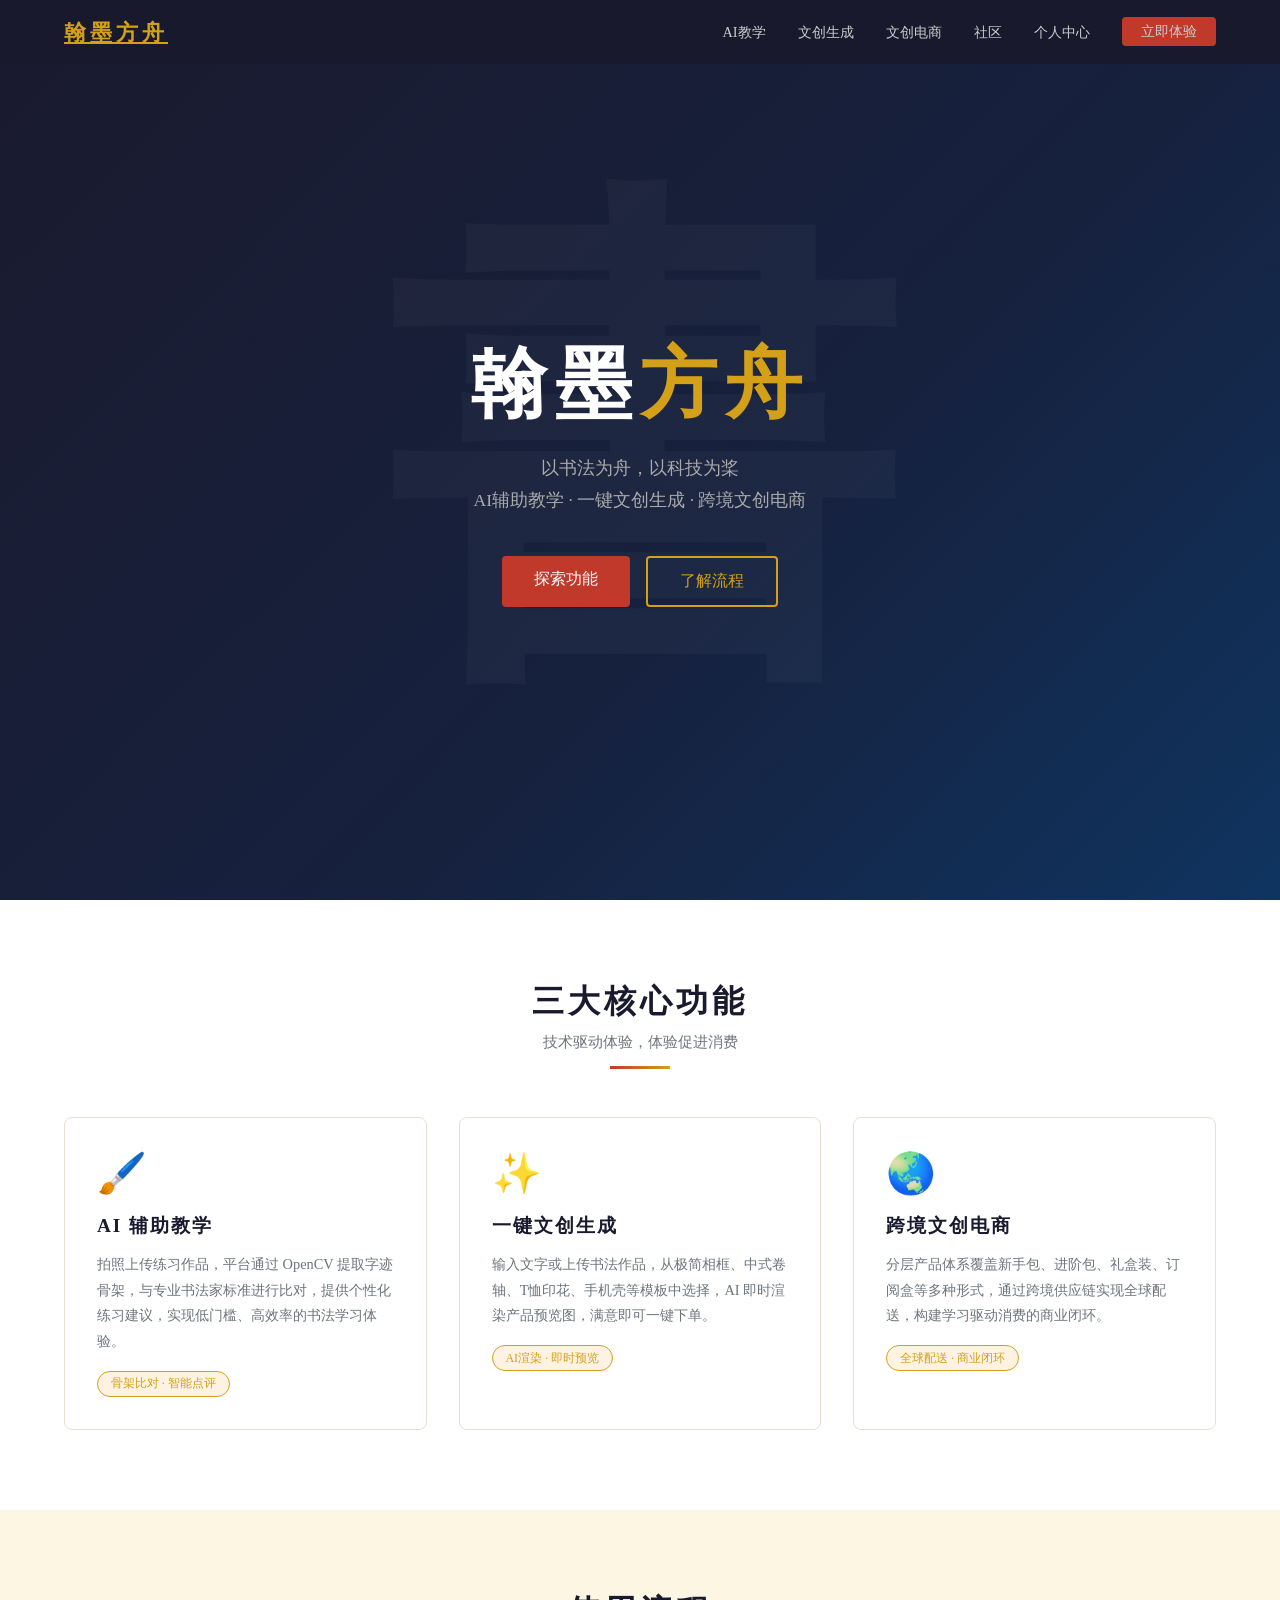
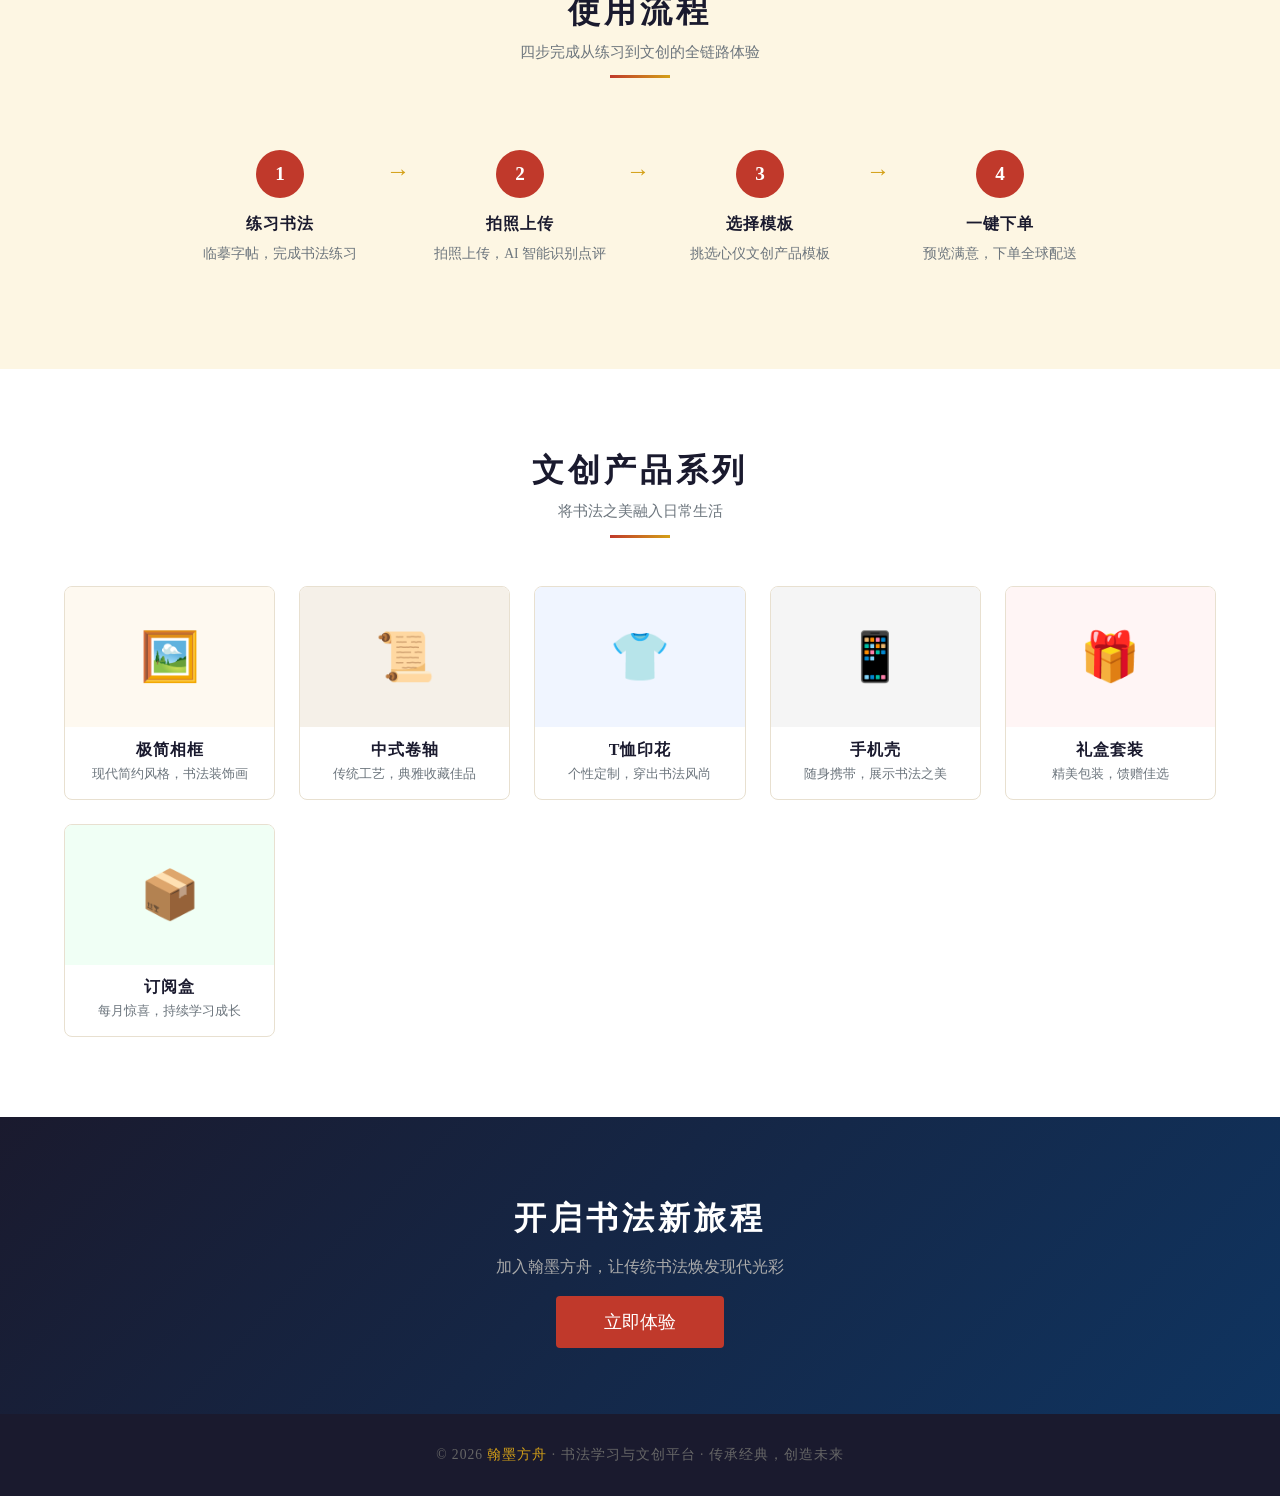
==== index.html @ c318bb24 "Update index.html" ====
<!DOCTYPE html>
<html lang="zh-CN">

<head>
  <meta charset="UTF-8">
  <meta name="viewport" content="width=device-width, initial-scale=1.0">
  <title>翰墨方舟 — 书法学习与文创平台</title>
  <style>
    * {
      margin: 0;
      padding: 0;
      box-sizing: border-box;
    }

    :root {
      --ink: #1a1a2e;
      --red: #c0392b;
      --gold: #d4a017;
      --cream: #fdf6e3;
      --gray: #6c757d;
    }

    body {
      font-family: 'Noto Serif SC', 'SimSun', serif;
      background: var(--cream);
      color: var(--ink);
    }

    /* NAV */
    nav {
      position: fixed;
      top: 0;
      width: 100%;
      z-index: 100;
      background: rgba(26, 26, 46, 0.95);
      backdrop-filter: blur(8px);
      display: flex;
      align-items: center;
      justify-content: space-between;
      padding: 0 5%;
      height: 64px;
    }

    .logo {
      color: var(--gold);
      font-size: 1.4rem;
      letter-spacing: 4px;
      font-weight: 700;
    }

    .nav-links {
      display: flex;
      gap: 2rem;
      list-style: none;
    }

    .nav-links a {
      color: #ccc;
      text-decoration: none;
      font-size: 0.9rem;
      transition: color .2s;
    }

    .nav-links a:hover {
      color: var(--gold);
    }

    /* HERO */
    .hero {
      min-height: 100vh;
      background: linear-gradient(135deg, var(--ink) 0%, #16213e 60%, #0f3460 100%);
      display: flex;
      align-items: center;
      justify-content: center;
      text-align: center;
      padding: 80px 5% 40px;
      position: relative;
      overflow: hidden;
    }

    .hero::before {
      content: '書';
      position: absolute;
      font-size: 40vw;
      color: rgba(255, 255, 255, 0.03);
      font-weight: 900;
      line-height: 1;
      top: 50%;
      left: 50%;
      transform: translate(-50%, -50%);
      pointer-events: none;
    }

    .hero-content {
      position: relative;
      z-index: 1;
    }

    .hero h1 {
      font-size: clamp(2.5rem, 6vw, 5rem);
      color: #fff;
      letter-spacing: 8px;
      margin-bottom: 1rem;
    }

    .hero h1 span {
      color: var(--gold);
    }

    .hero p {
      font-size: 1.1rem;
      color: #aaa;
      max-width: 600px;
      margin: 0 auto 2.5rem;
      line-height: 1.8;
    }

    .btn-group {
      display: flex;
      gap: 1rem;
      justify-content: center;
      flex-wrap: wrap;
    }

    .btn {
      padding: 0.8rem 2rem;
      border-radius: 4px;
      font-size: 1rem;
      cursor: pointer;
      text-decoration: none;
      transition: all .2s;
      font-family: inherit;
    }

    .btn-primary {
      background: var(--red);
      color: #fff;
      border: none;
    }

    .btn-primary:hover {
      background: #a93226;
      transform: translateY(-2px);
    }

    .btn-outline {
      background: transparent;
      color: var(--gold);
      border: 2px solid var(--gold);
    }

    .btn-outline:hover {
      background: var(--gold);
      color: var(--ink);
    }

    /* SECTION */
    section {
      padding: 80px 5%;
    }

    .section-title {
      text-align: center;
      margin-bottom: 3rem;
    }

    .section-title h2 {
      font-size: 2rem;
      letter-spacing: 4px;
      margin-bottom: 0.5rem;
    }

    .section-title p {
      color: var(--gray);
      font-size: 0.95rem;
    }

    .divider {
      width: 60px;
      height: 3px;
      background: linear-gradient(90deg, var(--red), var(--gold));
      margin: 0.8rem auto 0;
    }

    /* FEATURES */
    .features {
      background: #fff;
    }

    .cards {
      display: grid;
      grid-template-columns: repeat(auto-fit, minmax(280px, 1fr));
      gap: 2rem;
    }

    .card {
      border: 1px solid #e8e0d0;
      border-radius: 8px;
      padding: 2rem;
      transition: transform .2s, box-shadow .2s;
      position: relative;
      overflow: hidden;
    }

    .card:hover {
      transform: translateY(-6px);
      box-shadow: 0 12px 32px rgba(0, 0, 0, 0.1);
    }

    .card-icon {
      font-size: 2.5rem;
      margin-bottom: 1rem;
    }

    .card h3 {
      font-size: 1.2rem;
      margin-bottom: 0.8rem;
      color: var(--ink);
      letter-spacing: 2px;
    }

    .card p {
      color: var(--gray);
      line-height: 1.8;
      font-size: 0.9rem;
    }

    .card-tag {
      display: inline-block;
      margin-top: 1rem;
      padding: 0.2rem 0.8rem;
      border-radius: 20px;
      font-size: 0.75rem;
      background: #fef3e2;
      color: var(--gold);
      border: 1px solid var(--gold);
    }

    /* HOW IT WORKS */
    .how {
      background: var(--cream);
    }

    .steps {
      display: flex;
      gap: 0;
      flex-wrap: wrap;
      justify-content: center;
    }

    .step {
      flex: 1;
      min-width: 200px;
      max-width: 240px;
      text-align: center;
      padding: 1.5rem 1rem;
      position: relative;
    }

    .step:not(:last-child)::after {
      content: '→';
      position: absolute;
      right: -10px;
      top: 2rem;
      font-size: 1.5rem;
      color: var(--gold);
    }

    .step-num {
      width: 48px;
      height: 48px;
      border-radius: 50%;
      background: var(--red);
      color: #fff;
      display: flex;
      align-items: center;
      justify-content: center;
      font-size: 1.2rem;
      font-weight: 700;
      margin: 0 auto 1rem;
    }

    .step h4 {
      font-size: 1rem;
      margin-bottom: 0.5rem;
      letter-spacing: 1px;
    }

    .step p {
      font-size: 0.85rem;
      color: var(--gray);
      line-height: 1.6;
    }

    /* PRODUCTS */
    .products {
      background: #fff;
    }

    .product-grid {
      display: grid;
      grid-template-columns: repeat(auto-fit, minmax(200px, 1fr));
      gap: 1.5rem;
    }

    .product-card {
      border-radius: 8px;
      overflow: hidden;
      border: 1px solid #e8e0d0;
      text-align: center;
      transition: transform .2s;
    }

    .product-card:hover {
      transform: translateY(-4px);
    }

    .product-img {
      height: 140px;
      display: flex;
      align-items: center;
      justify-content: center;
      font-size: 3rem;
    }

    .product-card h4 {
      padding: 0.8rem 1rem 0.3rem;
      font-size: 1rem;
      letter-spacing: 1px;
    }

    .product-card p {
      padding: 0 1rem 1rem;
      font-size: 0.8rem;
      color: var(--gray);
    }

    /* CTA */
    .cta {
      background: linear-gradient(135deg, var(--ink), #0f3460);
      text-align: center;
      color: #fff;
    }

    .cta h2 {
      font-size: 2rem;
      letter-spacing: 4px;
      margin-bottom: 1rem;
    }

    .cta p {
      color: #aaa;
      margin-bottom: 2rem;
    }

    /* FOOTER */
    footer {
      background: var(--ink);
      color: #666;
      text-align: center;
      padding: 2rem;
      font-size: 0.85rem;
      letter-spacing: 1px;
    }

    footer span {
      color: var(--gold);
    }

    .hamburger {
      display: none;
      flex-direction: column;
      gap: 5px;
      cursor: pointer;
      background: none;
      border: none;
      padding: 4px;
    }

    .hamburger span {
      display: block;
      width: 24px;
      height: 2px;
      background: var(--gold);
      transition: all .3s;
    }

    @media (max-width: 600px) {
      .step:not(:last-child)::after {
        display: none;
      }

      .hamburger {
        display: flex;
      }

      .nav-links {
        display: none;
        flex-direction: column;
        position: fixed;
        top: 64px;
        left: 0;
        width: 100%;
        background: rgba(26, 26, 46, 0.98);
        padding: 1rem 0;
        gap: 0;
      }

      .nav-links.open {
        display: flex;
      }

      .nav-links li {
        text-align: center;
        padding: 0.8rem 0;
      }
    }
  </style>
</head>

<body>

  <!-- NAV -->
  <nav>
    <a class="logo" href="index.html">翰墨方舟</a>
    <button class="hamburger" id="menuBtn" aria-label="菜单">
      <span></span><span></span><span></span>
    </button>
    <ul class="nav-links" id="navLinks">
      <li><a href="teaching.html">AI教学</a></li>
      <li><a href="creative.html">文创生成</a></li>
      <li><a href="shop.html">文创电商</a></li>
      <li><a href="community.html">社区</a></li>
      <li><a href="profile.html">个人中心</a></li>
      <li><a href="teaching.html" class="btn btn-primary" style="padding:0.4rem 1.2rem;border-radius:4px;">立即体验</a></li>
    </ul>
  </nav>

  <!-- HERO -->
  <section class="hero">
    <div class="hero-content">
      <h1>翰墨<span>方舟</span></h1>
      <p>以书法为舟，以科技为桨<br>AI辅助教学 · 一键文创生成 · 跨境文创电商</p>
      <div class="btn-group">
        <a href="#features" class="btn btn-primary">探索功能</a>
        <a href="#how" class="btn btn-outline">了解流程</a>
      </div>
    </div>
  </section>

  <!-- FEATURES -->
  <section class="features" id="features">
    <div class="section-title">
      <h2>三大核心功能</h2>
      <p>技术驱动体验，体验促进消费</p>
      <div class="divider"></div>
    </div>
    <div class="cards">
      <div class="card">
        <div class="card-icon">🖌️</div>
        <h3>AI 辅助教学</h3>
        <p>拍照上传练习作品，平台通过 OpenCV 提取字迹骨架，与专业书法家标准进行比对，提供个性化练习建议，实现低门槛、高效率的书法学习体验。</p>
        <span class="card-tag">骨架比对 · 智能点评</span>
      </div>
      <div class="card">
        <div class="card-icon">✨</div>
        <h3>一键文创生成</h3>
        <p>输入文字或上传书法作品，从极简相框、中式卷轴、T恤印花、手机壳等模板中选择，AI 即时渲染产品预览图，满意即可一键下单。</p>
        <span class="card-tag">AI渲染 · 即时预览</span>
      </div>
      <div class="card">
        <div class="card-icon">🌏</div>
        <h3>跨境文创电商</h3>
        <p>分层产品体系覆盖新手包、进阶包、礼盒装、订阅盒等多种形式，通过跨境供应链实现全球配送，构建学习驱动消费的商业闭环。</p>
        <span class="card-tag">全球配送 · 商业闭环</span>
      </div>
    </div>
  </section>

  <!-- HOW IT WORKS -->
  <section class="how" id="how">
    <div class="section-title">
      <h2>使用流程</h2>
      <p>四步完成从练习到文创的全链路体验</p>
      <div class="divider"></div>
    </div>
    <div class="steps">
      <div class="step">
        <div class="step-num">1</div>
        <h4>练习书法</h4>
        <p>临摹字帖，完成书法练习</p>
      </div>
      <div class="step">
        <div class="step-num">2</div>
        <h4>拍照上传</h4>
        <p>拍照上传，AI 智能识别点评</p>
      </div>
      <div class="step">
        <div class="step-num">3</div>
        <h4>选择模板</h4>
        <p>挑选心仪文创产品模板</p>
      </div>
      <div class="step">
        <div class="step-num">4</div>
        <h4>一键下单</h4>
        <p>预览满意，下单全球配送</p>
      </div>
    </div>
  </section>

  <!-- PRODUCTS -->
  <section class="products" id="products">
    <div class="section-title">
      <h2>文创产品系列</h2>
      <p>将书法之美融入日常生活</p>
      <div class="divider"></div>
    </div>
    <div class="product-grid">
      <div class="product-card">
        <div class="product-img" style="background:#fef9f0;">🖼️</div>
        <h4>极简相框</h4>
        <p>现代简约风格，书法装饰画</p>
      </div>
      <div class="product-card">
        <div class="product-img" style="background:#f5f0e8;">📜</div>
        <h4>中式卷轴</h4>
        <p>传统工艺，典雅收藏佳品</p>
      </div>
      <div class="product-card">
        <div class="product-img" style="background:#f0f5ff;">👕</div>
        <h4>T恤印花</h4>
        <p>个性定制，穿出书法风尚</p>
      </div>
      <div class="product-card">
        <div class="product-img" style="background:#f5f5f5;">📱</div>
        <h4>手机壳</h4>
        <p>随身携带，展示书法之美</p>
      </div>
      <div class="product-card">
        <div class="product-img" style="background:#fff5f5;">🎁</div>
        <h4>礼盒套装</h4>
        <p>精美包装，馈赠佳选</p>
      </div>
      <div class="product-card">
        <div class="product-img" style="background:#f0fff5;">📦</div>
        <h4>订阅盒</h4>
        <p>每月惊喜，持续学习成长</p>
      </div>
    </div>
  </section>

  <!-- CTA -->
  <section class="cta" id="cta">
    <h2>开启书法新旅程</h2>
    <p>加入翰墨方舟，让传统书法焕发现代光彩</p>
    <a href="#" class="btn btn-primary" style="font-size:1.1rem;padding:1rem 3rem;">立即体验</a>
  </section>

  <!-- FOOTER -->
  <footer>
    <p>© 2026 <span>翰墨方舟</span> · 书法学习与文创平台 · 传承经典，创造未来</p>
  </footer>

  <script>
    const btn = document.getElementById('menuBtn');
    const nav = document.getElementById('navLinks');
    btn.addEventListener('click', () => nav.classList.toggle('open'));
    nav.querySelectorAll('a').forEach(a => a.addEventListener('click', () => nav.classList.remove('open')));
  </script>

</body>

</html>
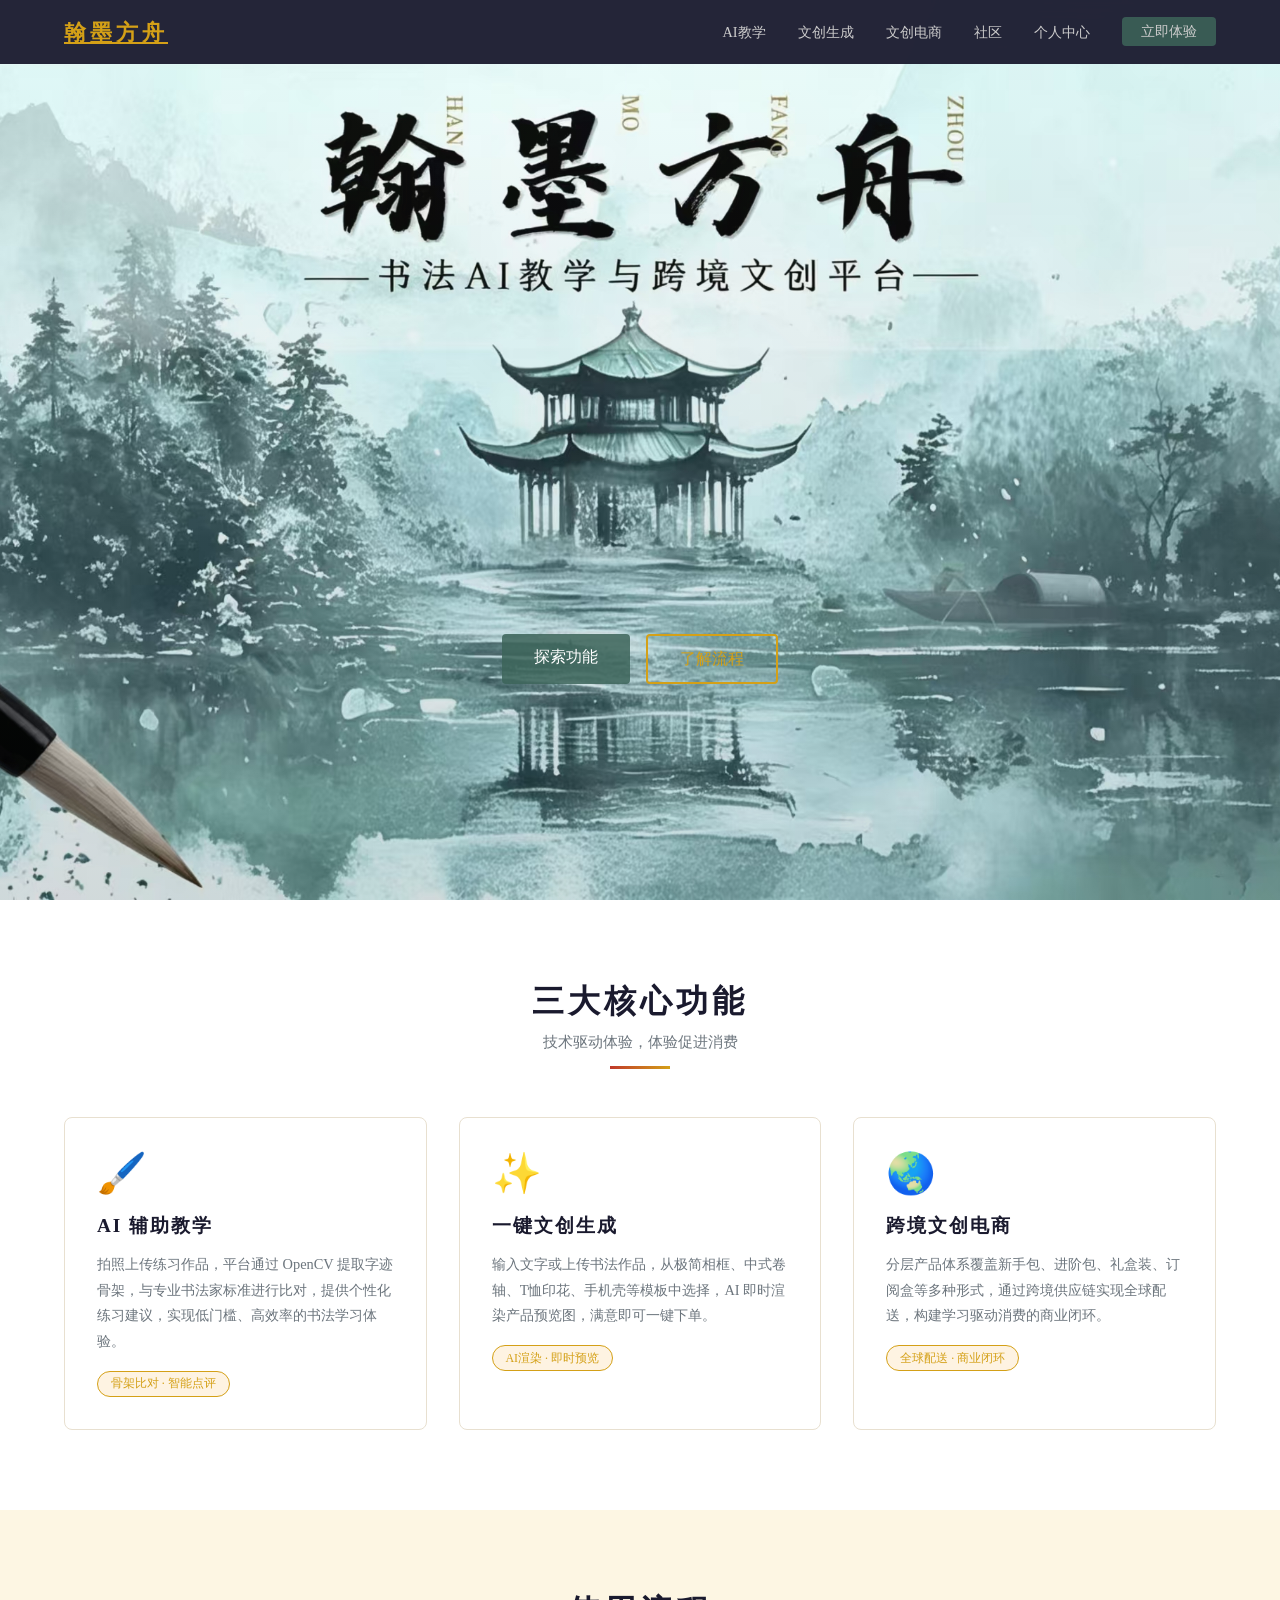
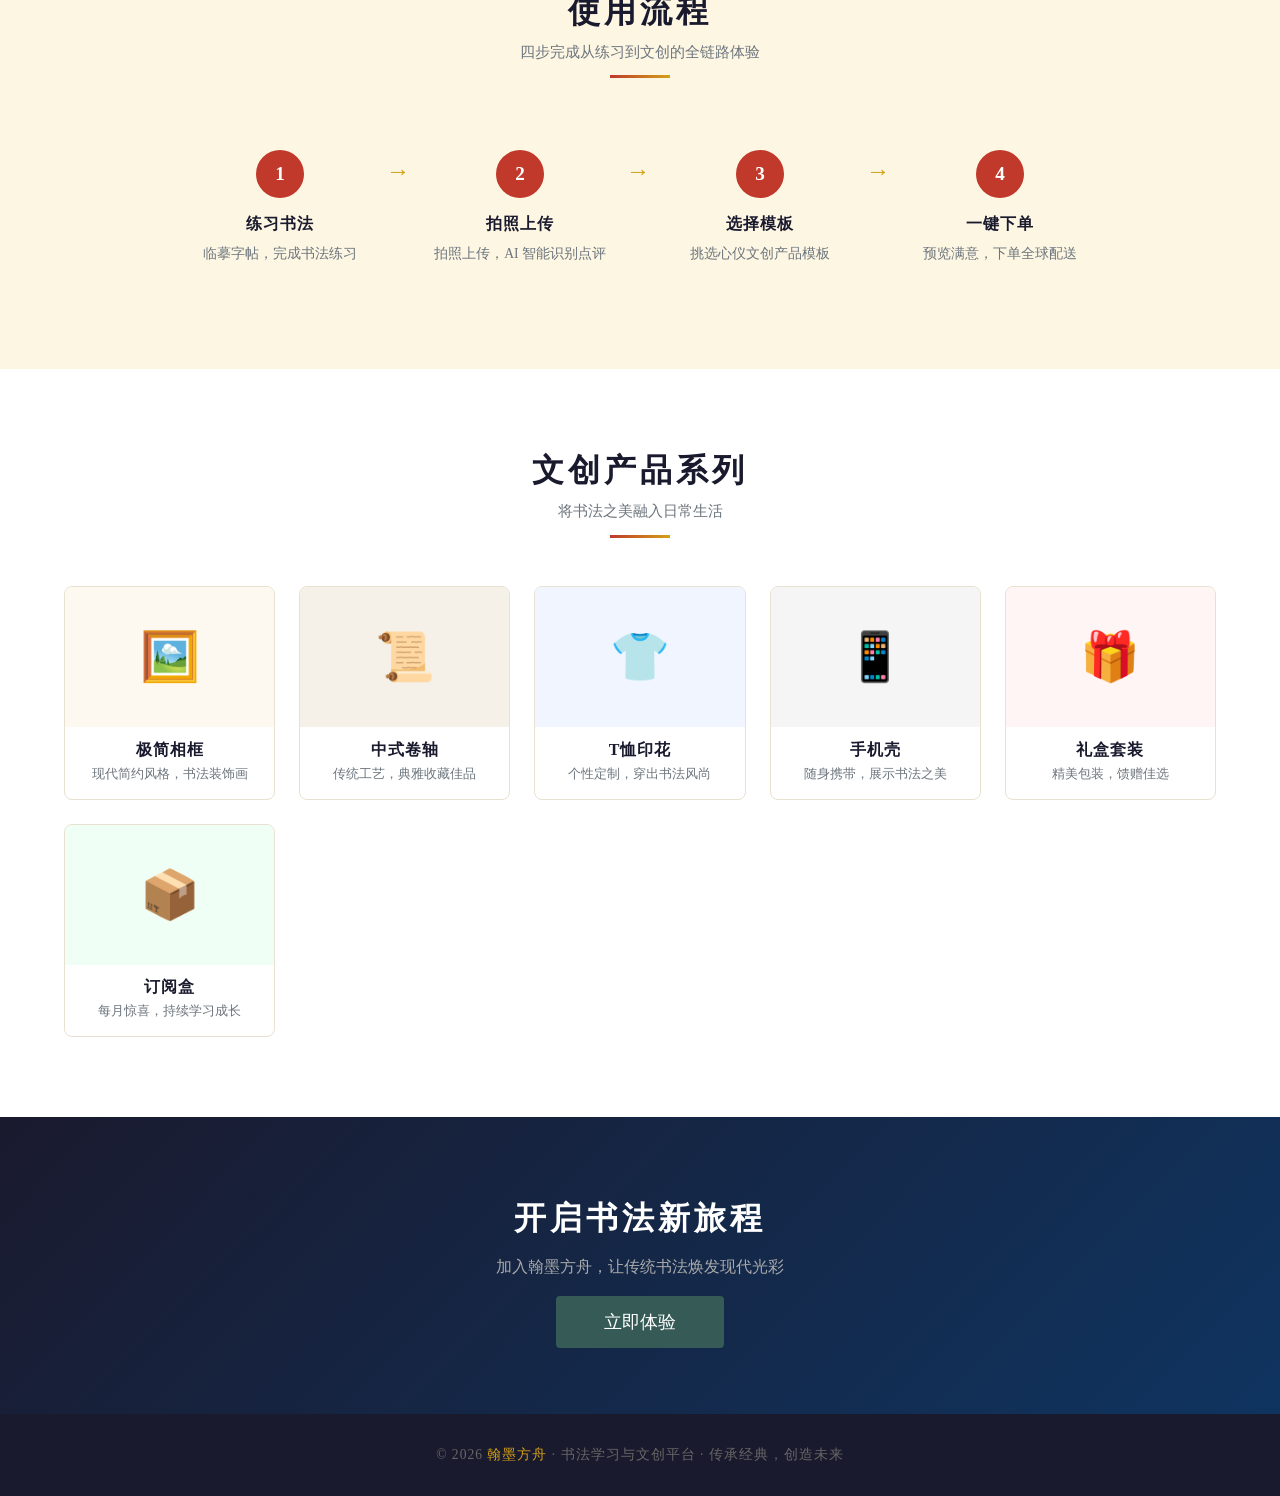
==== commit fc39ff82: "修改封面" ====
--- a/index.html
+++ b/index.html
@@ -68,7 +68,7 @@
     /* HERO */
     .hero {
       min-height: 100vh;
-      background: linear-gradient(135deg, var(--ink) 0%, #16213e 60%, #0f3460 100%);
+      background: url('images/cover.jpg') center center / cover no-repeat;
       display: flex;
       align-items: center;
       justify-content: center;
@@ -79,15 +79,10 @@
     }
 
     .hero::before {
-      content: '書';
+      content: '';
       position: absolute;
-      font-size: 40vw;
-      color: rgba(255, 255, 255, 0.03);
-      font-weight: 900;
-      line-height: 1;
-      top: 50%;
-      left: 50%;
-      transform: translate(-50%, -50%);
+      inset: 0;
+      background: linear-gradient(to bottom, rgba(255, 255, 255, 0.05) 0%, rgba(10, 10, 20, 0.15) 100%);
       pointer-events: none;
     }
 
@@ -97,22 +92,25 @@
     }
 
     .hero h1 {
-      font-size: clamp(2.5rem, 6vw, 5rem);
-      color: #fff;
-      letter-spacing: 8px;
+      font-size: clamp(3rem, 7vw, 5.5rem);
+      color: #1a1a1a;
+      letter-spacing: 12px;
       margin-bottom: 1rem;
+      text-shadow: 0 1px 4px rgba(255, 255, 255, 0.4);
+      font-weight: 900;
     }
 
     .hero h1 span {
-      color: var(--gold);
+      color: #8b5e00;
     }
 
     .hero p {
-      font-size: 1.1rem;
-      color: #aaa;
+      font-size: 1.15rem;
+      color: #2a2a2a;
       max-width: 600px;
       margin: 0 auto 2.5rem;
-      line-height: 1.8;
+      line-height: 2;
+      letter-spacing: 2px;
     }
 
     .btn-group {
@@ -120,6 +118,7 @@
       gap: 1rem;
       justify-content: center;
       flex-wrap: wrap;
+      margin-top: 42vh;
     }
 
     .btn {
@@ -133,13 +132,13 @@
     }
 
     .btn-primary {
-      background: var(--red);
+      background: rgba(60, 100, 90, 0.85);
       color: #fff;
       border: none;
     }
 
     .btn-primary:hover {
-      background: #a93226;
+      background: rgba(40, 80, 70, 0.95);
       transform: translateY(-2px);
     }
 
@@ -439,8 +438,6 @@
   <!-- HERO -->
   <section class="hero">
     <div class="hero-content">
-      <h1>翰墨<span>方舟</span></h1>
-      <p>以书法为舟，以科技为桨<br>AI辅助教学 · 一键文创生成 · 跨境文创电商</p>
       <div class="btn-group">
         <a href="#features" class="btn btn-primary">探索功能</a>
         <a href="#how" class="btn btn-outline">了解流程</a>
@@ -570,4 +567,4 @@
 
 </body>
 
-</html>
+</html>
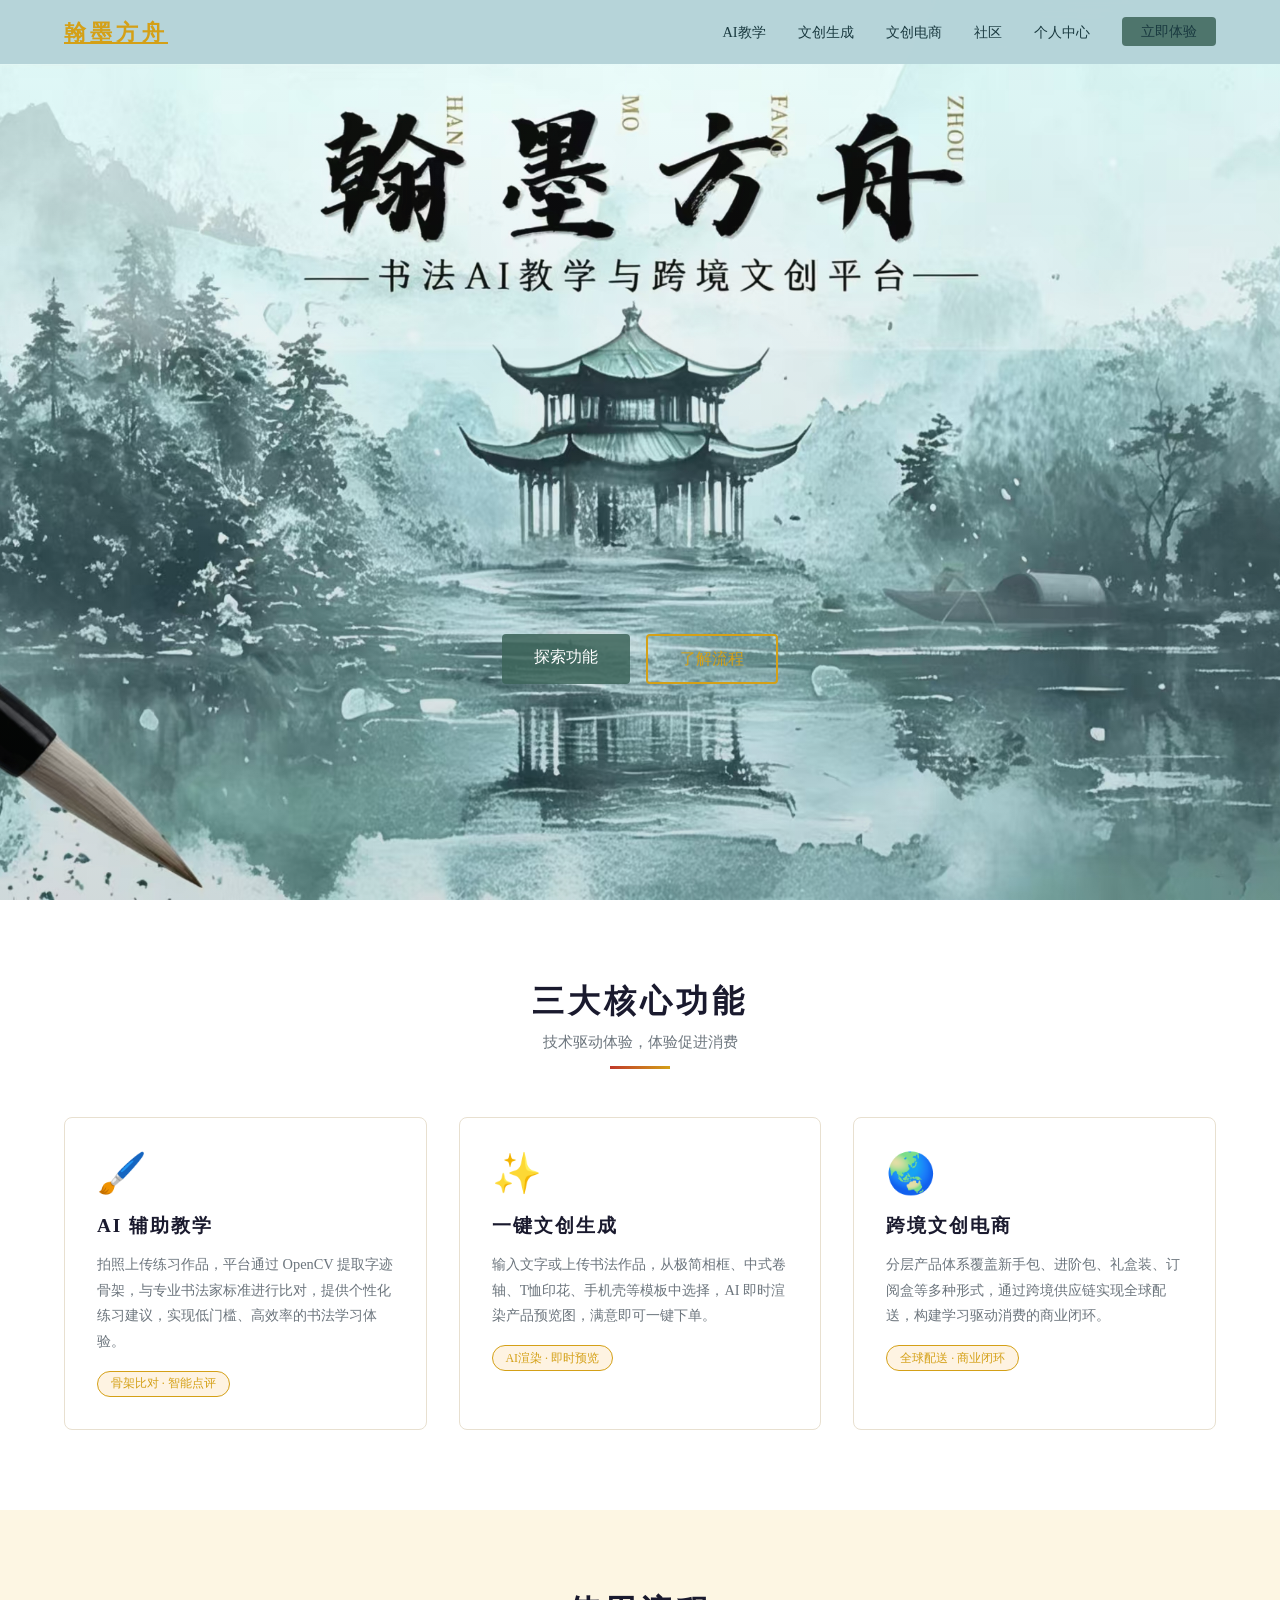
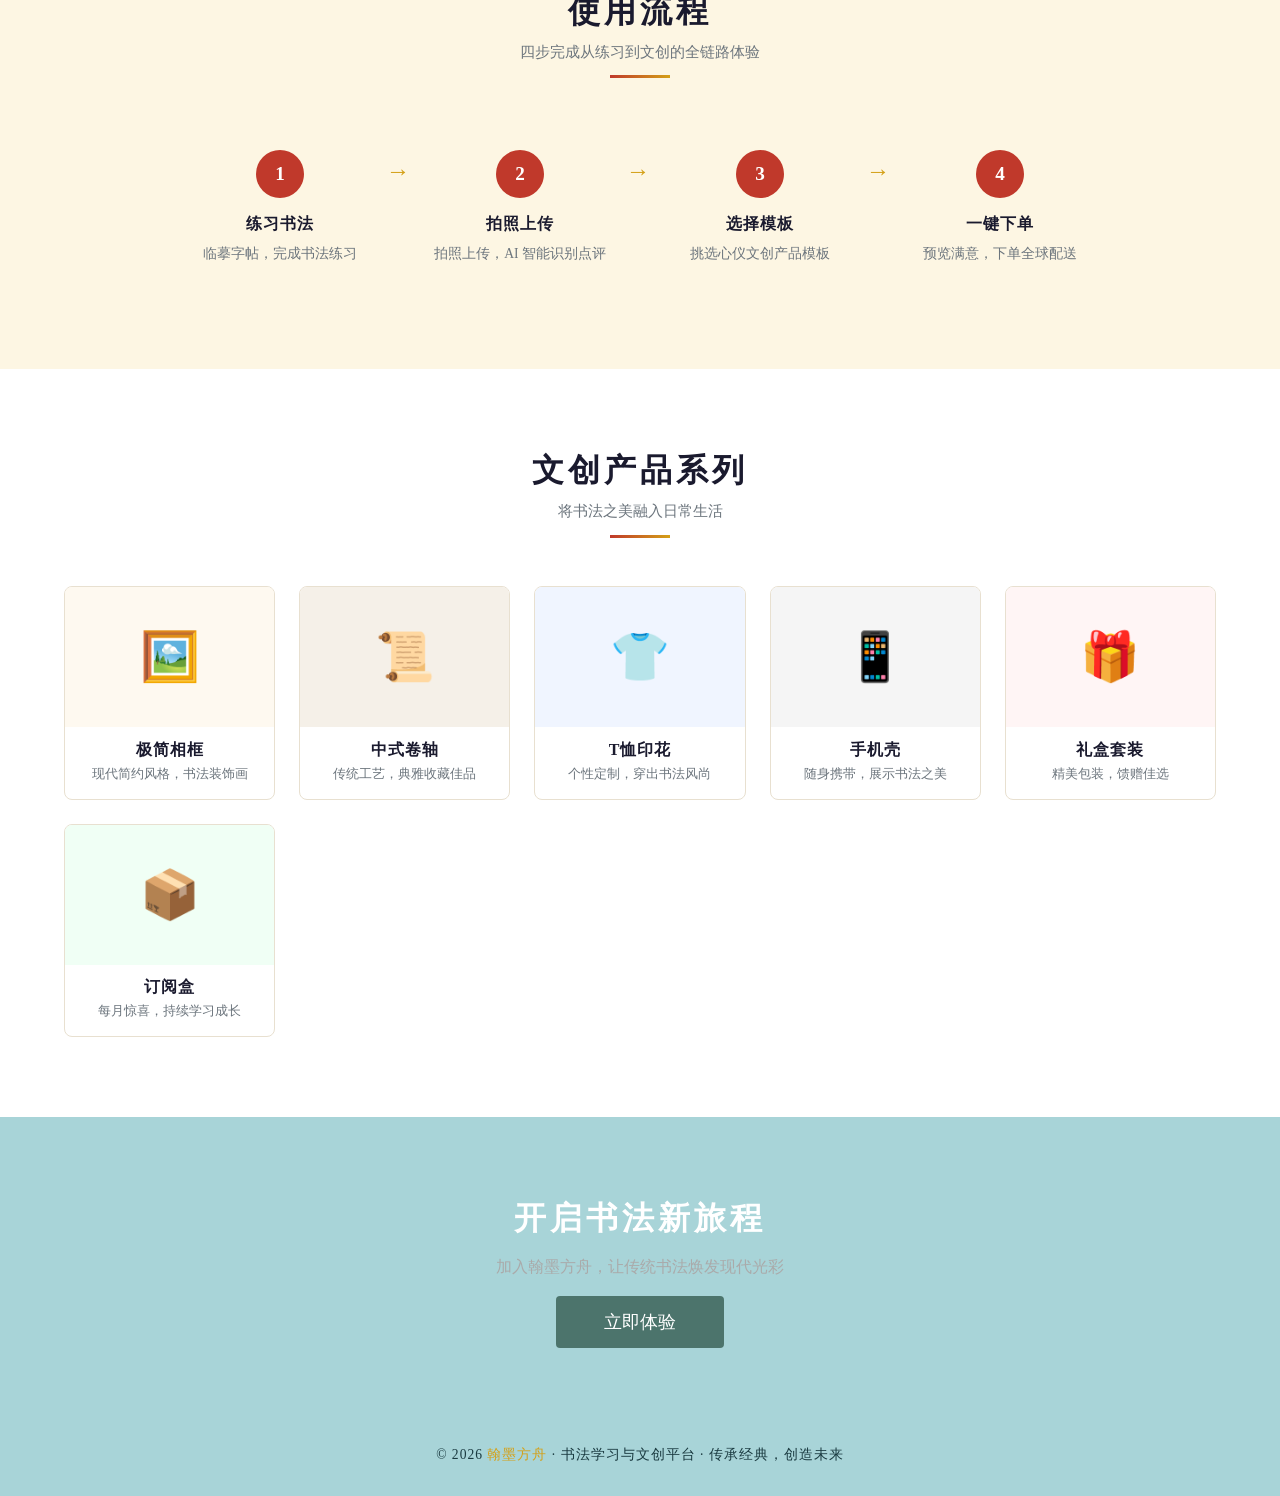
==== commit a0081b3f: "修改背景颜色" ====
--- a/index.html
+++ b/index.html
@@ -32,7 +32,7 @@
       top: 0;
       width: 100%;
       z-index: 100;
-      background: rgba(26, 26, 46, 0.95);
+      background: rgba(180, 210, 215, 0.95);
       backdrop-filter: blur(8px);
       display: flex;
       align-items: center;
@@ -55,7 +55,7 @@
     }
 
     .nav-links a {
-      color: #ccc;
+      color: #1a3a40;
       text-decoration: none;
       font-size: 0.9rem;
       transition: color .2s;
@@ -336,7 +336,7 @@
 
     /* CTA */
     .cta {
-      background: linear-gradient(135deg, var(--ink), #0f3460);
+      background: #a8d4d8;
       text-align: center;
       color: #fff;
     }
@@ -354,8 +354,8 @@
 
     /* FOOTER */
     footer {
-      background: var(--ink);
-      color: #666;
+      background: #a8d4d8;
+      color: #1a3a40;
       text-align: center;
       padding: 2rem;
       font-size: 0.85rem;
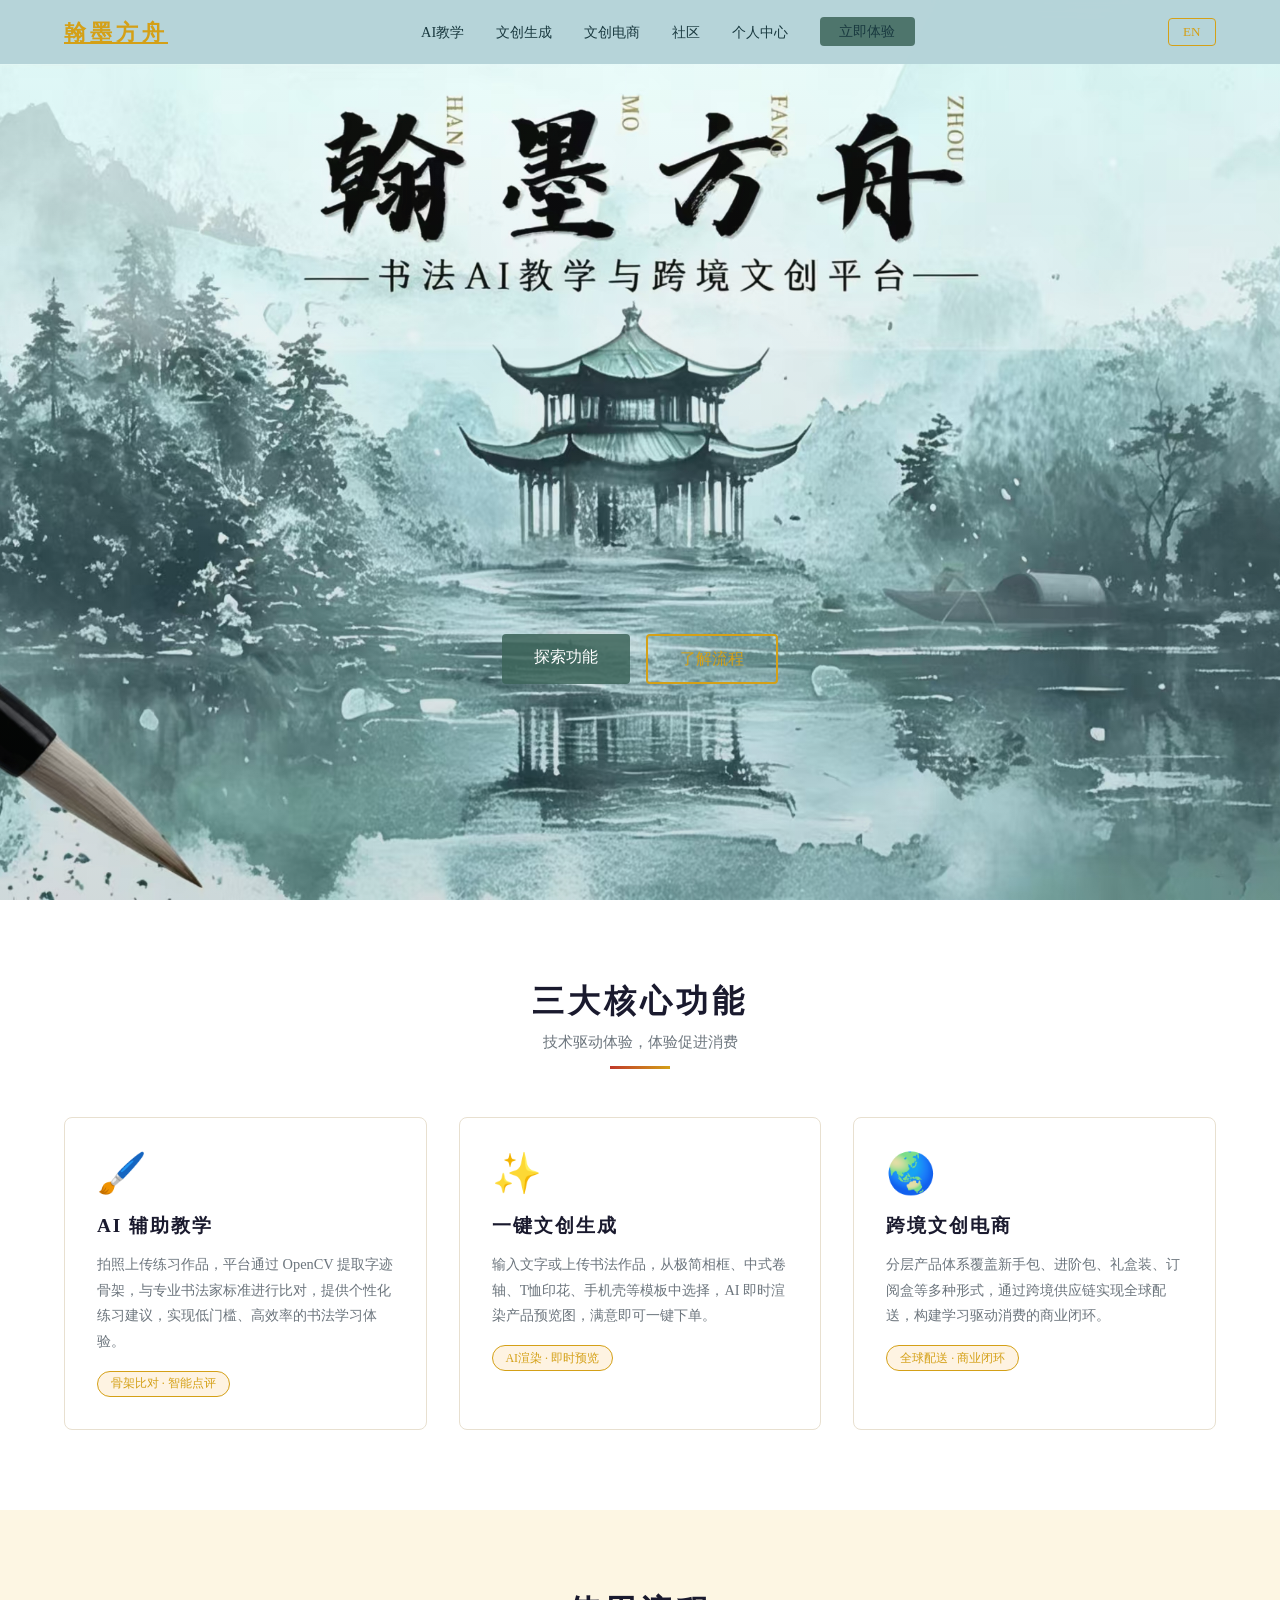
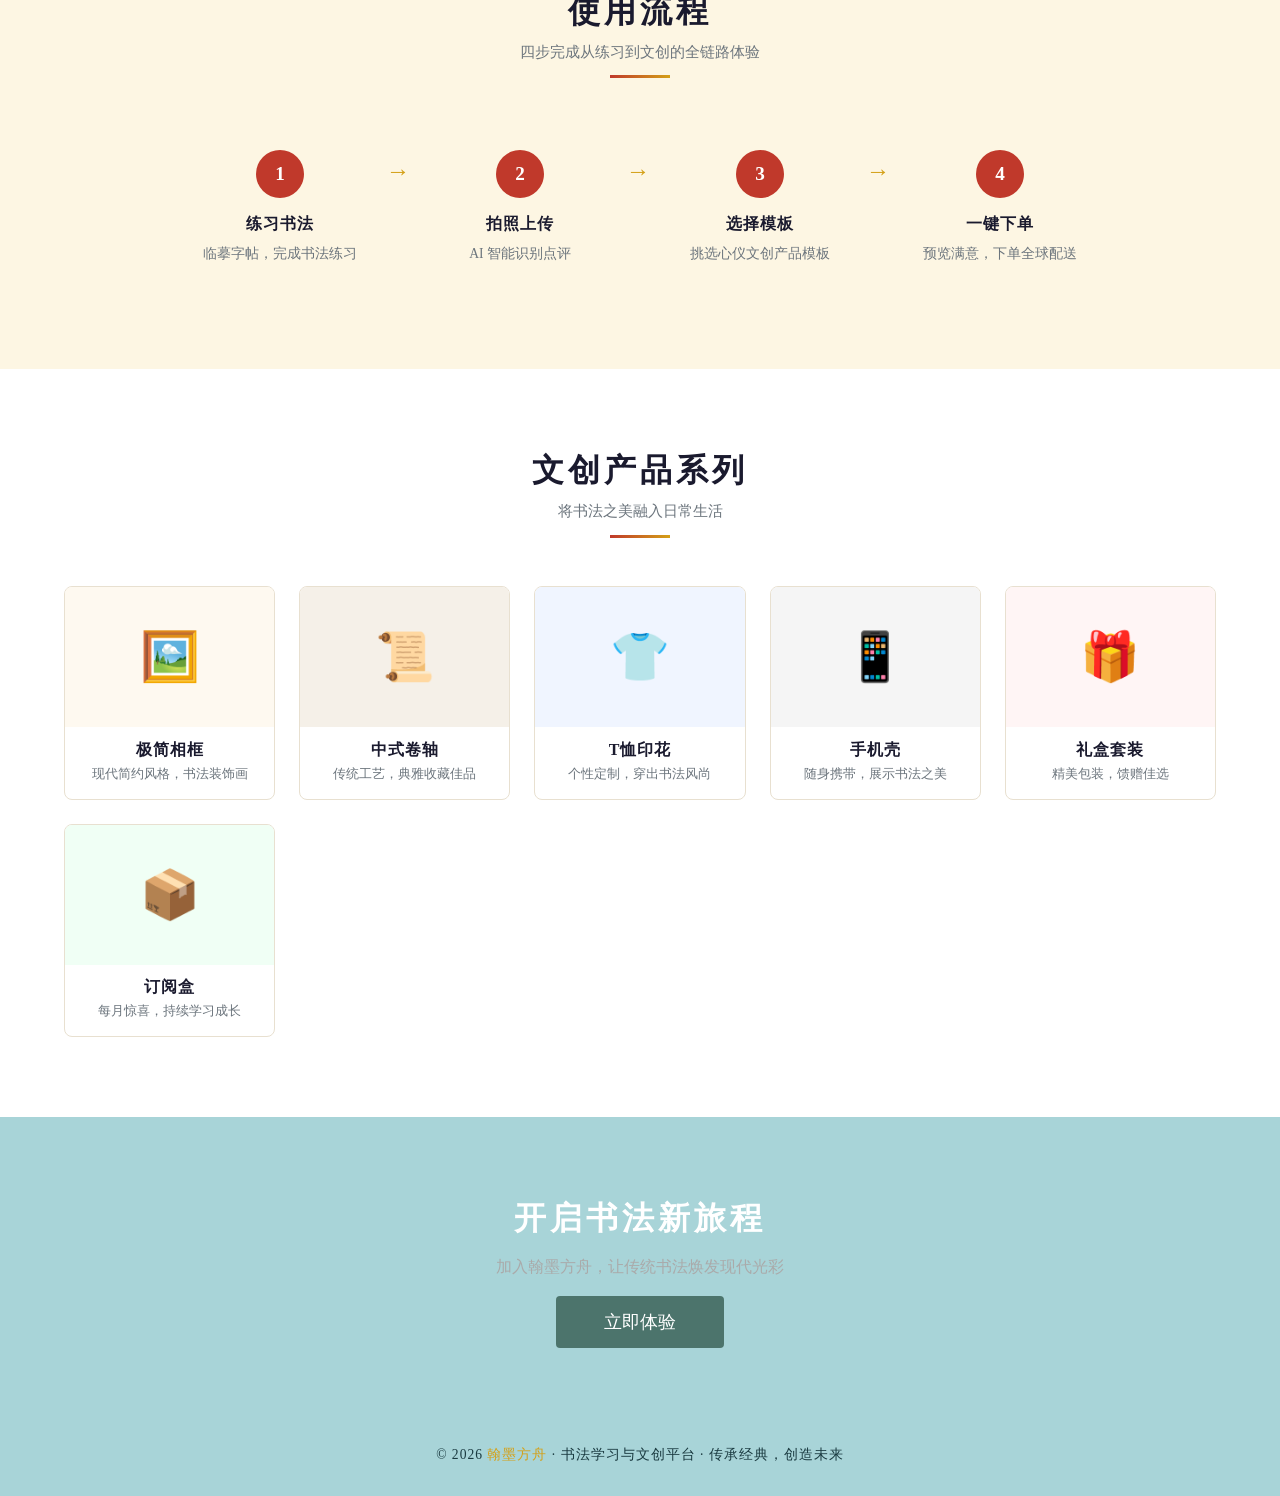
==== commit f1f0ea49: "中英文" ====
--- a/index.html
+++ b/index.html
@@ -384,6 +384,20 @@
       transition: all .3s;
     }
 
+    .lang-btn {
+      padding: 0.3rem 0.9rem;
+      border: 1px solid var(--gold);
+      border-radius: 4px;
+      background: transparent;
+      color: var(--gold);
+      font-size: 0.82rem;
+      cursor: pointer;
+      font-family: inherit;
+      transition: all .2s;
+      white-space: nowrap;
+    }
+    .lang-btn:hover { background: var(--gold); color: var(--ink); }
+
     @media (max-width: 600px) {
       .step:not(:last-child)::after {
         display: none;
@@ -426,21 +440,22 @@
       <span></span><span></span><span></span>
     </button>
     <ul class="nav-links" id="navLinks">
-      <li><a href="teaching.html">AI教学</a></li>
-      <li><a href="creative.html">文创生成</a></li>
-      <li><a href="shop.html">文创电商</a></li>
-      <li><a href="community.html">社区</a></li>
-      <li><a href="profile.html">个人中心</a></li>
-      <li><a href="teaching.html" class="btn btn-primary" style="padding:0.4rem 1.2rem;border-radius:4px;">立即体验</a></li>
+      <li><a href="teaching.html" data-i18n="nav_teaching">AI教学</a></li>
+      <li><a href="creative.html" data-i18n="nav_creative">文创生成</a></li>
+      <li><a href="shop.html" data-i18n="nav_shop">文创电商</a></li>
+      <li><a href="community.html" data-i18n="nav_community">社区</a></li>
+      <li><a href="profile.html" data-i18n="nav_profile">个人中心</a></li>
+      <li><a href="teaching.html" class="btn btn-primary" style="padding:0.4rem 1.2rem;border-radius:4px;" data-i18n="nav_start">立即体验</a></li>
     </ul>
+    <button class="lang-btn" id="langBtn" onclick="toggleLang()">EN</button>
   </nav>
 
   <!-- HERO -->
-  <section class="hero">
+  <section class="hero" id="heroSection">
     <div class="hero-content">
       <div class="btn-group">
-        <a href="#features" class="btn btn-primary">探索功能</a>
-        <a href="#how" class="btn btn-outline">了解流程</a>
+        <a href="#features" class="btn btn-primary" data-i18n="hero_explore">探索功能</a>
+        <a href="#how" class="btn btn-outline" data-i18n="hero_how">了解流程</a>
       </div>
     </div>
   </section>
@@ -448,28 +463,28 @@
   <!-- FEATURES -->
   <section class="features" id="features">
     <div class="section-title">
-      <h2>三大核心功能</h2>
-      <p>技术驱动体验，体验促进消费</p>
+      <h2 data-i18n="features_title">三大核心功能</h2>
+      <p data-i18n="features_sub">技术驱动体验，体验促进消费</p>
       <div class="divider"></div>
     </div>
     <div class="cards">
       <div class="card">
         <div class="card-icon">🖌️</div>
-        <h3>AI 辅助教学</h3>
-        <p>拍照上传练习作品，平台通过 OpenCV 提取字迹骨架，与专业书法家标准进行比对，提供个性化练习建议，实现低门槛、高效率的书法学习体验。</p>
-        <span class="card-tag">骨架比对 · 智能点评</span>
+        <h3 data-i18n="f1_title">AI 辅助教学</h3>
+        <p data-i18n="f1_desc">拍照上传练习作品，平台通过 OpenCV 提取字迹骨架，与专业书法家标准进行比对，提供个性化练习建议，实现低门槛、高效率的书法学习体验。</p>
+        <span class="card-tag" data-i18n="f1_tag">骨架比对 · 智能点评</span>
       </div>
       <div class="card">
         <div class="card-icon">✨</div>
-        <h3>一键文创生成</h3>
-        <p>输入文字或上传书法作品，从极简相框、中式卷轴、T恤印花、手机壳等模板中选择，AI 即时渲染产品预览图，满意即可一键下单。</p>
-        <span class="card-tag">AI渲染 · 即时预览</span>
+        <h3 data-i18n="f2_title">一键文创生成</h3>
+        <p data-i18n="f2_desc">输入文字或上传书法作品，从极简相框、中式卷轴、T恤印花、手机壳等模板中选择，AI 即时渲染产品预览图，满意即可一键下单。</p>
+        <span class="card-tag" data-i18n="f2_tag">AI渲染 · 即时预览</span>
       </div>
       <div class="card">
         <div class="card-icon">🌏</div>
-        <h3>跨境文创电商</h3>
-        <p>分层产品体系覆盖新手包、进阶包、礼盒装、订阅盒等多种形式，通过跨境供应链实现全球配送，构建学习驱动消费的商业闭环。</p>
-        <span class="card-tag">全球配送 · 商业闭环</span>
+        <h3 data-i18n="f3_title">跨境文创电商</h3>
+        <p data-i18n="f3_desc">分层产品体系覆盖新手包、进阶包、礼盒装、订阅盒等多种形式，通过跨境供应链实现全球配送，构建学习驱动消费的商业闭环。</p>
+        <span class="card-tag" data-i18n="f3_tag">全球配送 · 商业闭环</span>
       </div>
     </div>
   </section>
@@ -477,30 +492,30 @@
   <!-- HOW IT WORKS -->
   <section class="how" id="how">
     <div class="section-title">
-      <h2>使用流程</h2>
-      <p>四步完成从练习到文创的全链路体验</p>
+      <h2 data-i18n="how_title">使用流程</h2>
+      <p data-i18n="how_sub">四步完成从练习到文创的全链路体验</p>
       <div class="divider"></div>
     </div>
     <div class="steps">
       <div class="step">
         <div class="step-num">1</div>
-        <h4>练习书法</h4>
-        <p>临摹字帖，完成书法练习</p>
+        <h4 data-i18n="step1_title">练习书法</h4>
+        <p data-i18n="step1_desc">临摹字帖，完成书法练习</p>
       </div>
       <div class="step">
         <div class="step-num">2</div>
-        <h4>拍照上传</h4>
-        <p>拍照上传，AI 智能识别点评</p>
+        <h4 data-i18n="step2_title">拍照上传</h4>
+        <p data-i18n="step2_desc">AI 智能识别点评</p>
       </div>
       <div class="step">
         <div class="step-num">3</div>
-        <h4>选择模板</h4>
-        <p>挑选心仪文创产品模板</p>
+        <h4 data-i18n="step3_title">选择模板</h4>
+        <p data-i18n="step3_desc">挑选心仪文创产品模板</p>
       </div>
       <div class="step">
         <div class="step-num">4</div>
-        <h4>一键下单</h4>
-        <p>预览满意，下单全球配送</p>
+        <h4 data-i18n="step4_title">一键下单</h4>
+        <p data-i18n="step4_desc">预览满意，下单全球配送</p>
       </div>
     </div>
   </section>
@@ -508,61 +523,90 @@
   <!-- PRODUCTS -->
   <section class="products" id="products">
     <div class="section-title">
-      <h2>文创产品系列</h2>
-      <p>将书法之美融入日常生活</p>
+      <h2 data-i18n="products_title">文创产品系列</h2>
+      <p data-i18n="products_sub">将书法之美融入日常生活</p>
       <div class="divider"></div>
     </div>
     <div class="product-grid">
       <div class="product-card">
         <div class="product-img" style="background:#fef9f0;">🖼️</div>
-        <h4>极简相框</h4>
-        <p>现代简约风格，书法装饰画</p>
+        <h4 data-i18n="p1_title">极简相框</h4>
+        <p data-i18n="p1_desc">现代简约风格，书法装饰画</p>
       </div>
       <div class="product-card">
         <div class="product-img" style="background:#f5f0e8;">📜</div>
-        <h4>中式卷轴</h4>
-        <p>传统工艺，典雅收藏佳品</p>
+        <h4 data-i18n="p2_title">中式卷轴</h4>
+        <p data-i18n="p2_desc">传统工艺，典雅收藏佳品</p>
       </div>
       <div class="product-card">
         <div class="product-img" style="background:#f0f5ff;">👕</div>
-        <h4>T恤印花</h4>
-        <p>个性定制，穿出书法风尚</p>
+        <h4 data-i18n="p3_title">T恤印花</h4>
+        <p data-i18n="p3_desc">个性定制，穿出书法风尚</p>
       </div>
       <div class="product-card">
         <div class="product-img" style="background:#f5f5f5;">📱</div>
-        <h4>手机壳</h4>
-        <p>随身携带，展示书法之美</p>
+        <h4 data-i18n="p4_title">手机壳</h4>
+        <p data-i18n="p4_desc">随身携带，展示书法之美</p>
       </div>
       <div class="product-card">
         <div class="product-img" style="background:#fff5f5;">🎁</div>
-        <h4>礼盒套装</h4>
-        <p>精美包装，馈赠佳选</p>
+        <h4 data-i18n="p5_title">礼盒套装</h4>
+        <p data-i18n="p5_desc">精美包装，馈赠佳选</p>
       </div>
       <div class="product-card">
         <div class="product-img" style="background:#f0fff5;">📦</div>
-        <h4>订阅盒</h4>
-        <p>每月惊喜，持续学习成长</p>
+        <h4 data-i18n="p6_title">订阅盒</h4>
+        <p data-i18n="p6_desc">每月惊喜，持续学习成长</p>
       </div>
     </div>
   </section>
 
   <!-- CTA -->
   <section class="cta" id="cta">
-    <h2>开启书法新旅程</h2>
-    <p>加入翰墨方舟，让传统书法焕发现代光彩</p>
-    <a href="#" class="btn btn-primary" style="font-size:1.1rem;padding:1rem 3rem;">立即体验</a>
+    <h2 data-i18n="cta_title">开启书法新旅程</h2>
+    <p data-i18n="cta_sub">加入翰墨方舟，让传统书法焕发现代光彩</p>
+    <a href="#" class="btn btn-primary" style="font-size:1.1rem;padding:1rem 3rem;" data-i18n="cta_btn">立即体验</a>
   </section>
 
   <!-- FOOTER -->
   <footer>
-    <p>© 2026 <span>翰墨方舟</span> · 书法学习与文创平台 · 传承经典，创造未来</p>
+    <p id="footerText">© 2026 <span>翰墨方舟</span> · 书法学习与文创平台 · 传承经典，创造未来</p>
   </footer>
 
+  <script src="lang.js"></script>
   <script>
     const btn = document.getElementById('menuBtn');
     const nav = document.getElementById('navLinks');
     btn.addEventListener('click', () => nav.classList.toggle('open'));
     nav.querySelectorAll('a').forEach(a => a.addEventListener('click', () => nav.classList.remove('open')));
+
+    function applyLang() {
+      const lang = getLang();
+      document.querySelectorAll('[data-i18n]').forEach(el => {
+        const key = el.getAttribute('data-i18n');
+        const val = TRANSLATIONS[lang][key];
+        if (val) el.textContent = val;
+      });
+      document.getElementById('langBtn').textContent = TRANSLATIONS[lang].lang_btn;
+      document.querySelector('.logo').textContent = TRANSLATIONS[lang].logo;
+      // hero background
+      document.getElementById('heroSection').style.backgroundImage =
+        lang === 'en' ? "url('images/eng-cover.jpg')" : "url('images/cover.jpg')";
+      // footer
+      const logoName = TRANSLATIONS[lang].logo;
+      const footerKey = lang === 'en'
+        ? '© 2026 InkArk · Calligraphy Learning & Creative Platform · Inherit Classics, Create the Future'
+        : '© 2026 翰墨方舟 · 书法学习与文创平台 · 传承经典，创造未来';
+      document.getElementById('footerText').innerHTML =
+        footerKey.replace(logoName, `<span>${logoName}</span>`);
+    }
+
+    function toggleLang() {
+      setLang(getLang() === 'zh' ? 'en' : 'zh');
+      applyLang();
+    }
+
+    applyLang();
   </script>
 
 </body>
